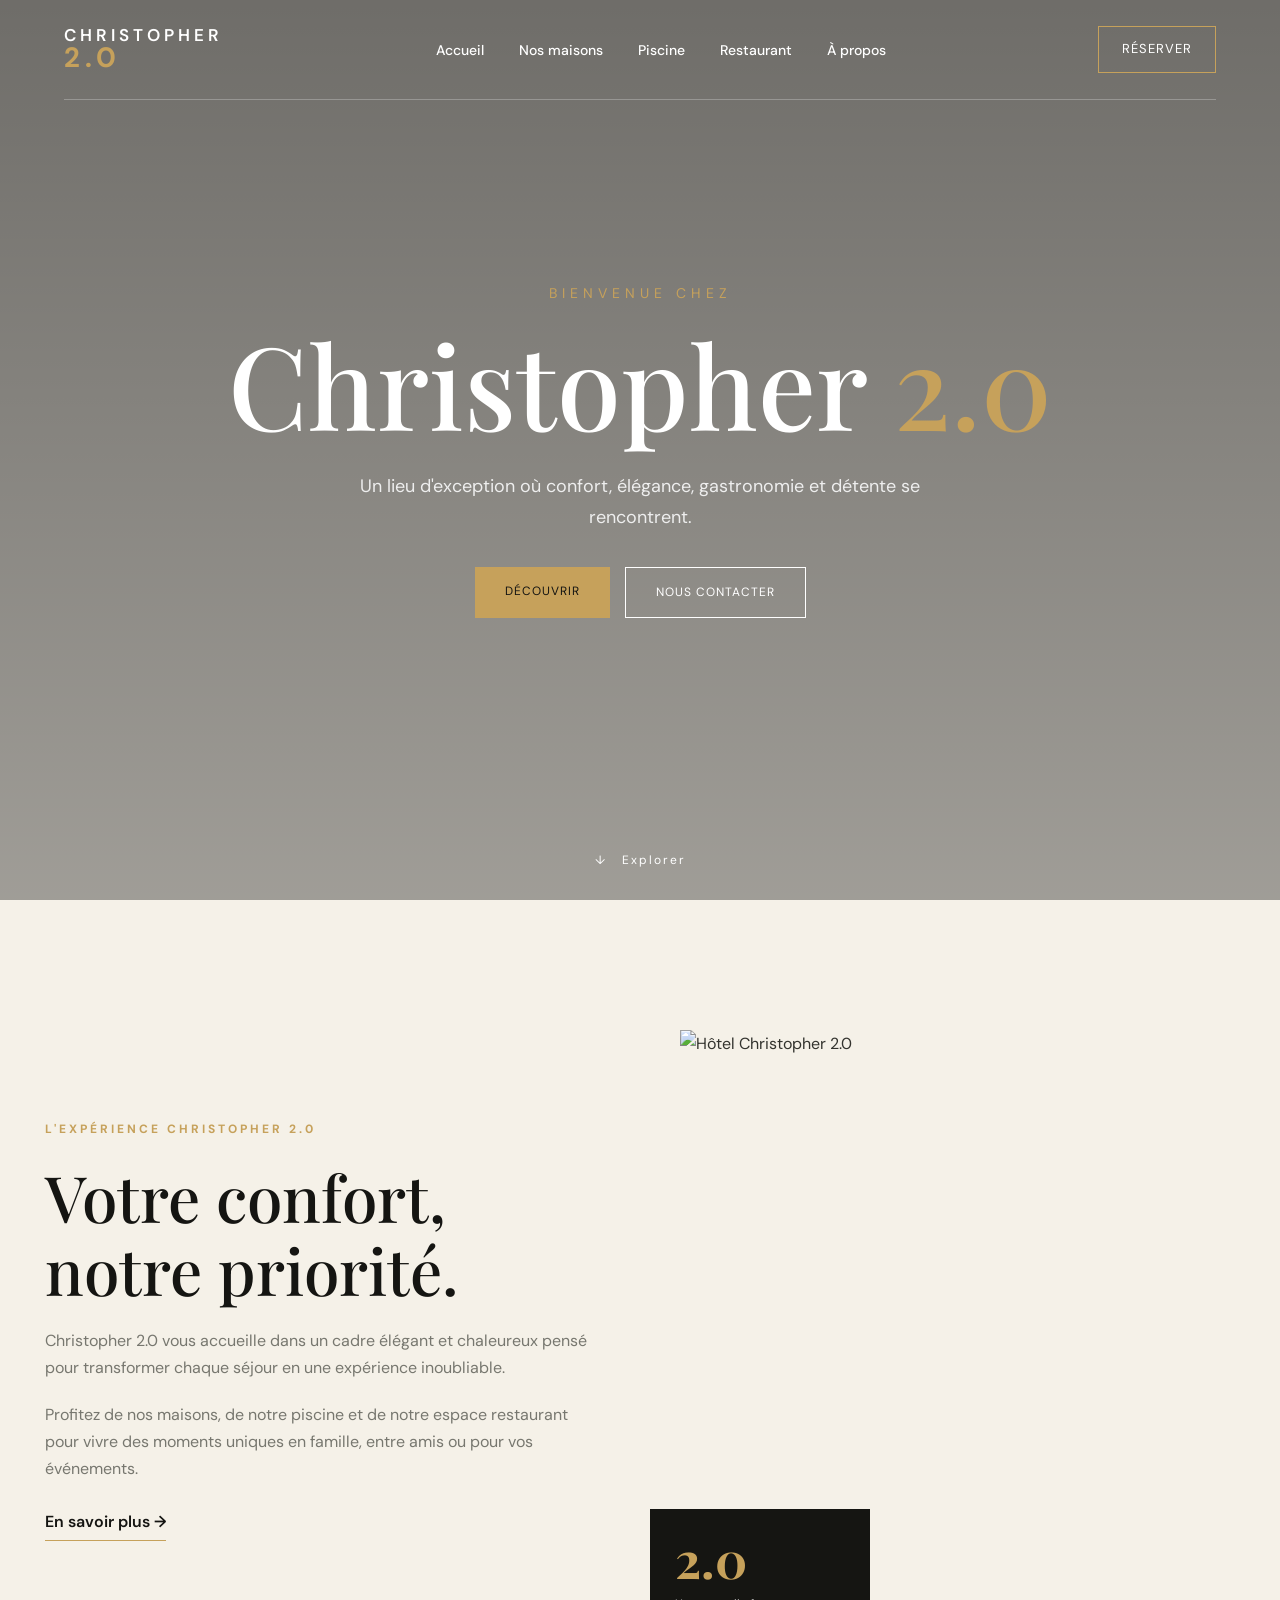
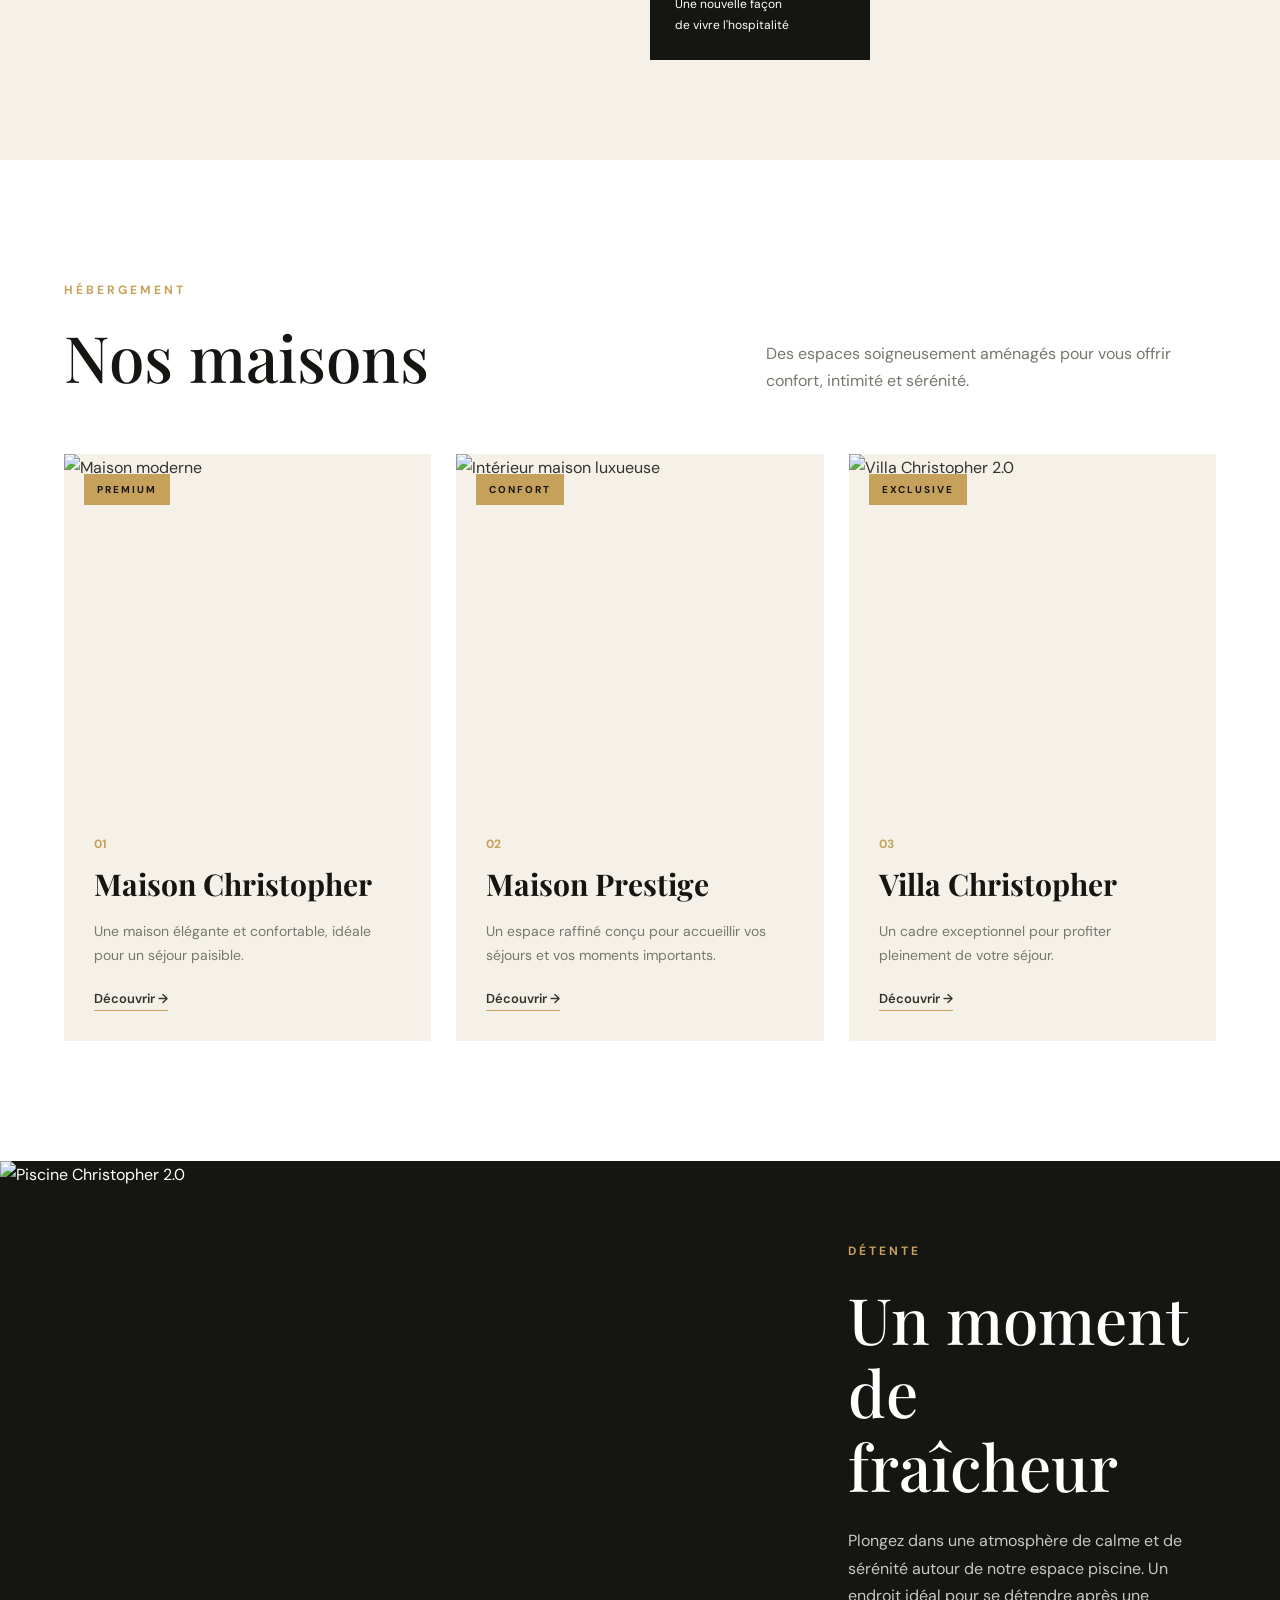
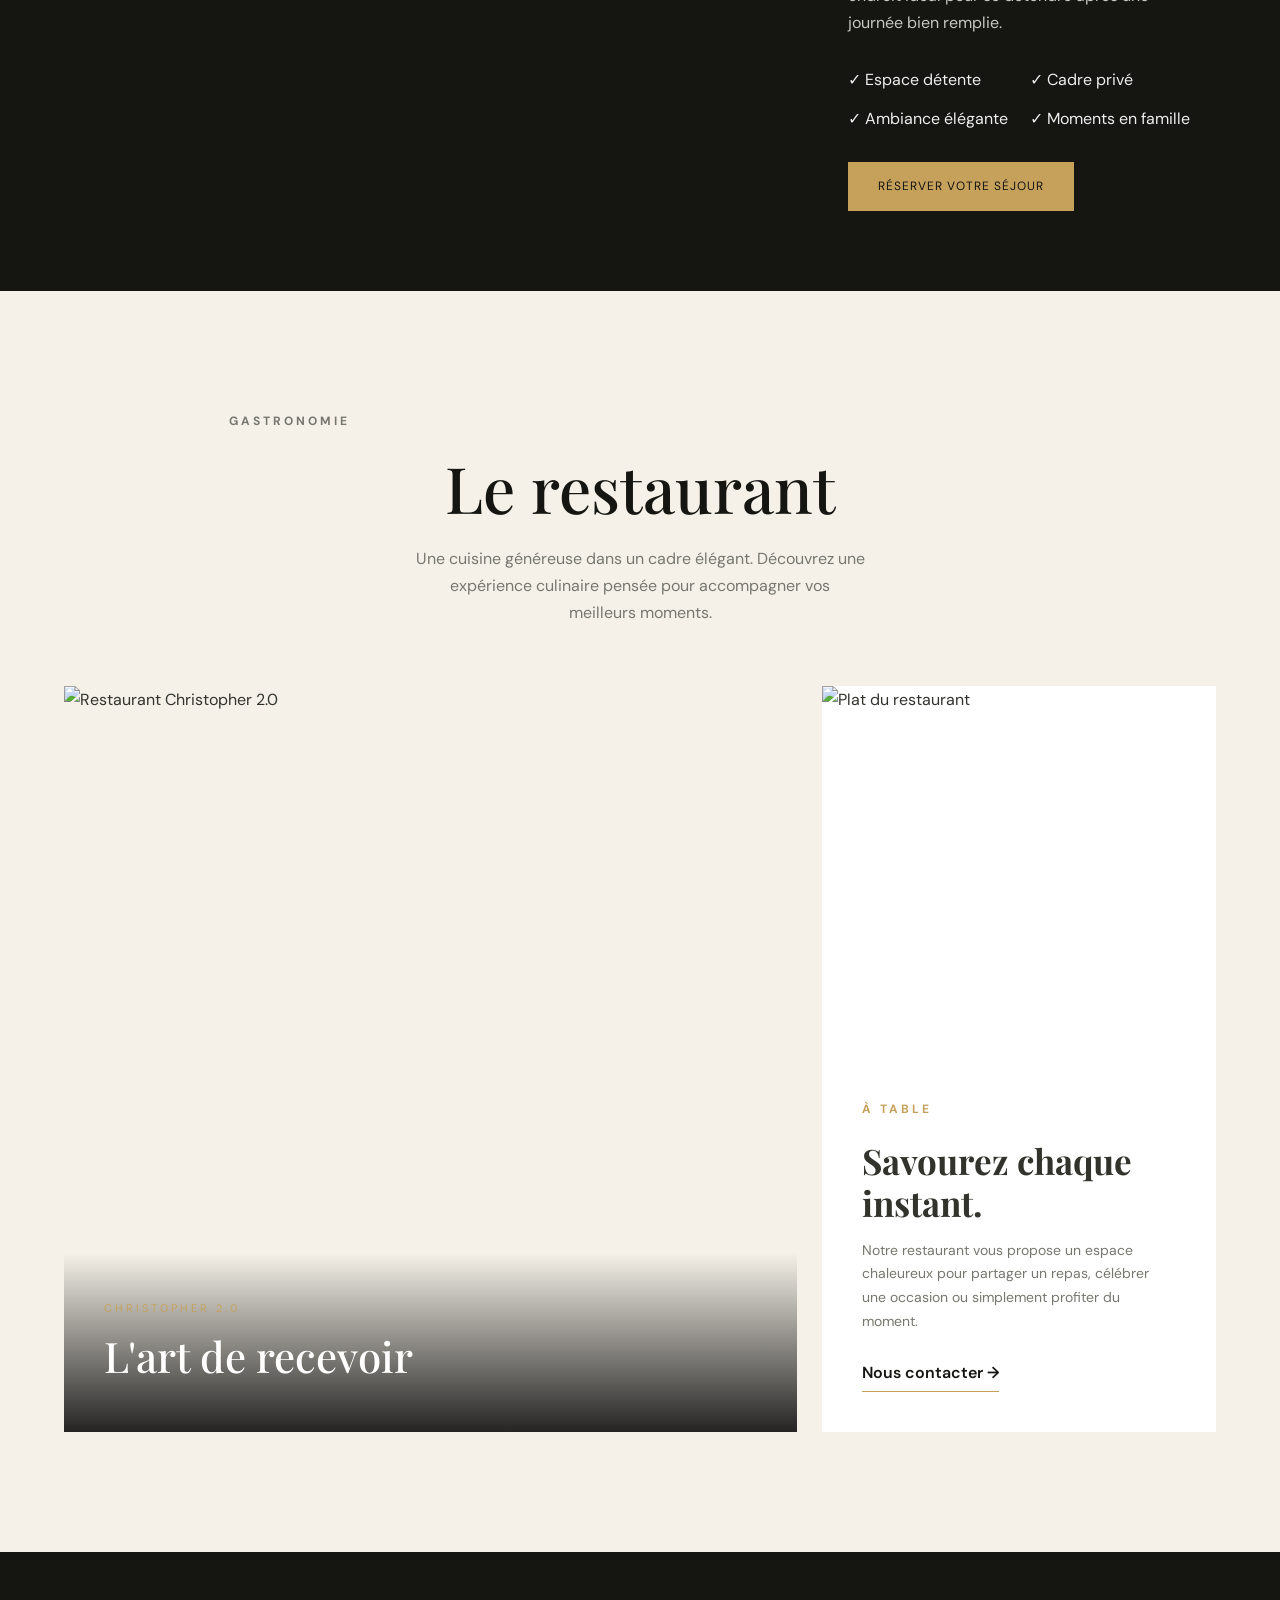
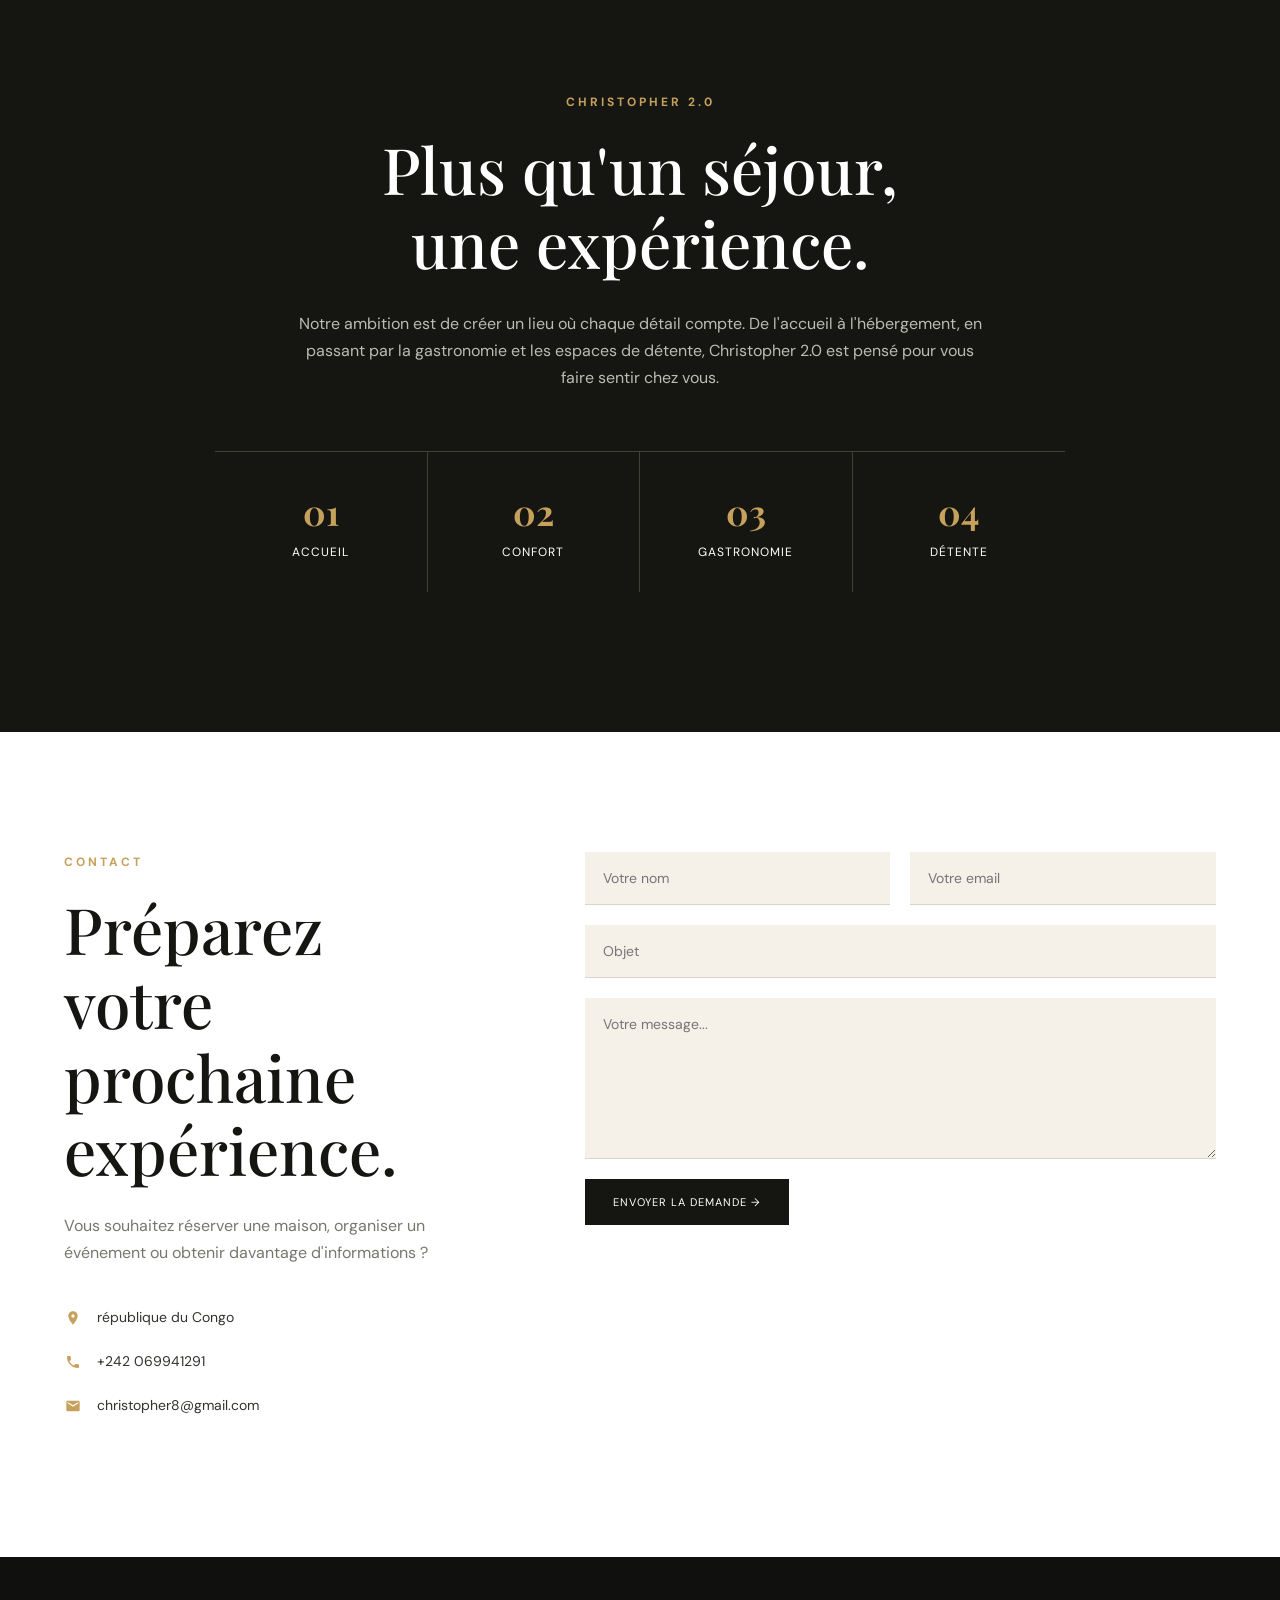
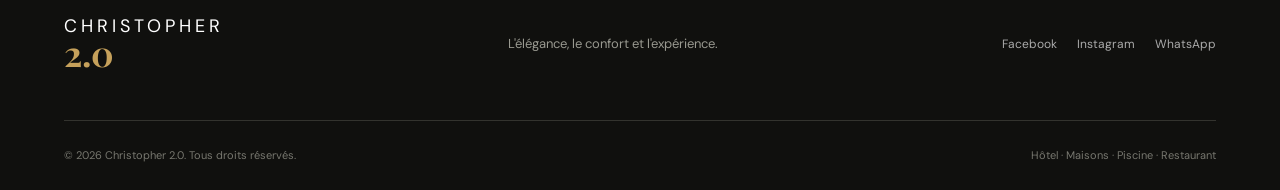
==== index.html @ ffd33fb1 "first commit" ====
<!doctype html>
<html lang="fr">
  <head>
    <meta charset="UTF-8" />
    <meta name="viewport" content="width=device-width, initial-scale=1.0" />
    <meta
      name="description"
      content="Christopher 2.0 - Hôtel, maisons, piscine et restaurant."
    />
    <title>Christopher 2.0 | Hôtel & Restaurant</title>
    <link rel="stylesheet" href="style.css" />
    <!-- Police Google -->
    <link rel="preconnect" href="https://fonts.googleapis.com" />
    <link rel="preconnect" href="https://fonts.gstatic.com" crossorigin />
    <link
      href="https://fonts.googleapis.com/css2?family=DM+Sans:wght@400;500;600;700&family=Playfair+Display:wght@500;600;700&display=swap"
      rel="stylesheet"
    />
  </head>
  <body>
    <!-- ========================= NAVIGATION ========================== -->
    <header class="header">
      <nav class="navbar">
        <a href="#accueil" class="logo">
          <span>CHRISTOPHER</span> <strong>2.0</strong>
        </a>
        <ul class="nav-links">
          <li><a href="#accueil">Accueil</a></li>
          <li><a href="#maisons">Nos maisons</a></li>
          <li><a href="#piscine">Piscine</a></li>
          <li><a href="#restaurant">Restaurant</a></li>
          <li><a href="#apropos">À propos</a></li>
        </ul>
        <a href="#contact" class="nav-button"> Réserver </a>
      </nav>
    </header>
    <!-- ========================= HERO ========================== -->
    <main>
      <section id="accueil" class="hero">
        <div class="hero-overlay"></div>
        <div class="hero-content">
          <p class="small-title">BIENVENUE CHEZ</p>
          <h1>Christopher <span>2.0</span></h1>
          <p class="hero-description">
            Un lieu d'exception où confort, élégance, gastronomie et détente se
            rencontrent.
          </p>
          <div class="hero-buttons">
            <a href="#maisons" class="primary-button"> Découvrir </a>
            <a href="#contact" class="secondary-button"> Nous contacter </a>
          </div>
        </div>
        <div class="scroll">↓ &nbsp; Explorer</div>
      </section>
      <!-- ========================= INTRODUCTION ========================== -->
      <section class="intro">
        <div class="intro-text">
          <p class="section-label">L'EXPÉRIENCE CHRISTOPHER 2.0</p>
          <h2>
            Votre confort,<br />
            notre priorité.
          </h2>
          <p>
            Christopher 2.0 vous accueille dans un cadre élégant et chaleureux
            pensé pour transformer chaque séjour en une expérience inoubliable.
          </p>
          <p>
            Profitez de nos maisons, de notre piscine et de notre espace
            restaurant pour vivre des moments uniques en famille, entre amis ou
            pour vos événements.
          </p>
          <a href="#apropos" class="text-link"> En savoir plus → </a>
        </div>
        <div class="intro-image">
          <img
            src="https://images.unsplash.com/photo-1566073771259-6a8506099945?auto=format&fit=crop&w=1000&q=85"
            alt="Hôtel Christopher 2.0"
          />
          <div class="experience-box">
            <strong>2.0</strong>
            <span>Une nouvelle façon<br />de vivre l'hospitalité</span>
          </div>
        </div>
      </section>
      <!-- ========================= MAISONS ========================== -->
      <section id="maisons" class="section houses">
        <div class="section-header">
          <div>
            <p class="section-label">HÉBERGEMENT</p>
            <h2>Nos maisons</h2>
          </div>
          <p>
            Des espaces soigneusement aménagés pour vous offrir confort,
            intimité et sérénité.
          </p>
        </div>
        <div class="cards">
          <article class="card">
            <div class="card-image">
              <img
                src="https://images.unsplash.com/photo-1600607687939-ce8a6c25118c?auto=format&fit=crop&w=1000&q=85"
                alt="Maison moderne"
              />
              <span class="card-tag"> PREMIUM </span>
            </div>
            <div class="card-content">
              <p class="card-number">01</p>
              <h3>Maison Christopher</h3>
              <p>
                Une maison élégante et confortable, idéale pour un séjour
                paisible.
              </p>
              <a href="#contact"> Découvrir → </a>
            </div>
          </article>
          <article class="card">
            <div class="card-image">
              <img
                src="https://images.unsplash.com/photo-1600566753190-17f0baa2a6c3?auto=format&fit=crop&w=1000&q=85"
                alt="Intérieur maison luxueuse"
              />
              <span class="card-tag"> CONFORT </span>
            </div>
            <div class="card-content">
              <p class="card-number">02</p>
              <h3>Maison Prestige</h3>
              <p>
                Un espace raffiné conçu pour accueillir vos séjours et vos
                moments importants.
              </p>
              <a href="#contact"> Découvrir → </a>
            </div>
          </article>
          <article class="card">
            <div class="card-image">
              <img
                src="https://images.unsplash.com/photo-1600607687920-4e2a09cf159d?auto=format&fit=crop&w=1000&q=85"
                alt="Villa Christopher 2.0"
              />
              <span class="card-tag"> EXCLUSIVE </span>
            </div>
            <div class="card-content">
              <p class="card-number">03</p>
              <h3>Villa Christopher</h3>
              <p>
                Un cadre exceptionnel pour profiter pleinement de votre séjour.
              </p>
              <a href="#contact"> Découvrir → </a>
            </div>
          </article>
        </div>
      </section>
      <!-- ========================= PISCINE ========================== -->
      <section id="piscine" class="feature">
        <div class="feature-image">
          <img
            src="https://images.unsplash.com/photo-1540541338287-41700207dee6?auto=format&fit=crop&w=1400&q=85"
            alt="Piscine Christopher 2.0"
          />
        </div>
        <div class="feature-content">
          <p class="section-label">DÉTENTE</p>
          <h2>Un moment de fraîcheur</h2>
          <p>
            Plongez dans une atmosphère de calme et de sérénité autour de notre
            espace piscine. Un endroit idéal pour se détendre après une journée
            bien remplie.
          </p>
          <ul class="features-list">
            <li>✓ Espace détente</li>
            <li>✓ Cadre privé</li>
            <li>✓ Ambiance élégante</li>
            <li>✓ Moments en famille</li>
          </ul>
          <a href="#contact" class="primary-button"> Réserver votre séjour </a>
        </div>
      </section>
      <!-- ========================= RESTAURANT ========================== -->
      <section id="restaurant" class="restaurant section">
        <div class="section-header centered">
          <p class="section-label">GASTRONOMIE</p>
          <h2>Le restaurant</h2>
          <p>
            Une cuisine généreuse dans un cadre élégant. Découvrez une
            expérience culinaire pensée pour accompagner vos meilleurs moments.
          </p>
        </div>
        <div class="restaurant-grid">
          <div class="restaurant-main">
            <img
              src="https://images.unsplash.com/photo-1517248135467-4c7edcad34c4?auto=format&fit=crop&w=1400&q=85"
              alt="Restaurant Christopher 2.0"
            />
            <div class="restaurant-overlay">
              <span> CHRISTOPHER 2.0 </span>
              <h3>L'art de recevoir</h3>
            </div>
          </div>
          <div class="restaurant-side">
            <div>
              <img
                src="https://images.unsplash.com/photo-1541544741938-0af808871cc0?auto=format&fit=crop&w=900&q=85"
                alt="Plat du restaurant"
              />
            </div>
            <div class="restaurant-text">
              <p class="section-label">À TABLE</p>
              <h3>Savourez chaque instant.</h3>
              <p>
                Notre restaurant vous propose un espace chaleureux pour partager
                un repas, célébrer une occasion ou simplement profiter du
                moment.
              </p>
              <a href="#contact" class="text-link"> Nous contacter → </a>
            </div>
          </div>
        </div>
      </section>
      <!-- ========================= À PROPOS ========================== -->
      <section id="apropos" class="about">
        <div class="about-inner">
          <p class="section-label">CHRISTOPHER 2.0</p>
          <h2>
            Plus qu'un séjour,<br />
            une expérience.
          </h2>
          <p>
            Notre ambition est de créer un lieu où chaque détail compte. De
            l'accueil à l'hébergement, en passant par la gastronomie et les
            espaces de détente, Christopher 2.0 est pensé pour vous faire sentir
            chez vous.
          </p>
          <div class="stats">
            <div><strong>01</strong> <span>Accueil</span></div>
            <div><strong>02</strong> <span>Confort</span></div>
            <div><strong>03</strong> <span>Gastronomie</span></div>
            <div><strong>04</strong> <span>Détente</span></div>
          </div>
        </div>
      </section>
      <!-- ========================= CONTACT ========================== -->
      <section id="contact" class="contact section">
        <div class="contact-container">
          <div class="contact-info">
            <p class="section-label">CONTACT</p>
            <h2>
              Préparez votre<br />
              prochaine expérience.
            </h2>
            <p>
              Vous souhaitez réserver une maison, organiser un événement ou
              obtenir davantage d'informations ?
            </p>
            <div class="contact-details">
              <div>
                <span>
                  <svg
                    viewBox="0 0 24 24"
                    width="16"
                    height="16"
                    fill="currentColor"
                    aria-hidden="true"
                  >
                    <path
                      d="M12 2C8.13 2 5 5.13 5 9c0 5.25 7 13 7 13s7-7.75 7-13c0-3.87-3.13-7-7-7zm0 9.5A2.5 2.5 0 1 1 12 6.5a2.5 2.5 0 0 1 0 5z"
                    />
                  </svg>
                </span>
                <p>république du Congo</p>
              </div>
              <div>
                <span>
                  <svg
                    viewBox="0 0 24 24"
                    width="16"
                    height="16"
                    fill="currentColor"
                    aria-hidden="true"
                  >
                    <path
                      d="M6.62 10.79a15.05 15.05 0 0 0 6.59 6.59l2.2-2.2a1 1 0 0 1 1.02-.24c1.12.37 2.33.57 3.57.57a1 1 0 0 1 1 1V20a1 1 0 0 1-1 1C10.61 21 3 13.39 3 4a1 1 0 0 1 1-1h3.5a1 1 0 0 1 1 1c0 1.25.2 2.45.57 3.57a1 1 0 0 1-.25 1.02l-2.2 2.2z"
                    />
                  </svg>
                </span>
                <p>+242 069941291</p>
              </div>
              <div>
                <span>
                  <svg
                    viewBox="0 0 24 24"
                    width="16"
                    height="16"
                    fill="currentColor"
                    aria-hidden="true"
                  >
                    <path
                      d="M20 4H4a2 2 0 0 0-2 2v12a2 2 0 0 0 2 2h16a2 2 0 0 0 2-2V6a2 2 0 0 0-2-2zm0 4-8 5-8-5V6l8 5 8-5v2z"
                    />
                  </svg>
                </span>
                <p>christopher8@gmail.com</p>
              </div>
            </div>
          </div>
          <form class="contact-form">
            <div class="form-row">
              <input type="text" placeholder="Votre nom" required />
              <input type="email" placeholder="Votre email" required />
            </div>
            <input type="text" placeholder="Objet" />
            <textarea
              rows="7"
              placeholder="Votre message..."
              required
            ></textarea>
            <button type="submit">Envoyer la demande →</button>
          </form>
        </div>
      </section>
    </main>
    <!-- ========================= FOOTER ========================== -->
    <footer class="footer">
      <div class="footer-top">
        <div class="footer-logo">
          <span>CHRISTOPHER</span> <strong>2.0</strong>
        </div>
        <p>L'élégance, le confort et l'expérience.</p>
        <div class="socials">
          <a href="#">Facebook</a> <a href="#">Instagram</a>
          <a href="#">WhatsApp</a>
        </div>
      </div>
      <div class="footer-bottom">
        <p>© 2026 Christopher 2.0. Tous droits réservés.</p>
        <p>Hôtel · Maisons · Piscine · Restaurant</p>
      </div>
    </footer>
  </body>
</html>
---- style.css ----
/* ================================================== CHRISTOPHER 2.0 STYLE CSS ================================================== */ /* ========================= VARIABLES ========================= */
:root {
  --dark: #151512;
  --dark-light: #25251f;
  --gold: #c6a15b;
  --cream: #f5f1e8;
  --white: #ffffff;
  --text: #33332e;
  --gray: #77776f;
  --title-font: "Playfair Display", serif;
  --body-font: "DM Sans", sans-serif;
} /* ========================= RESET ========================= */
* {
  margin: 0;
  padding: 0;
  box-sizing: border-box;
}
html {
  scroll-behavior: smooth;
}
body {
  font-family: var(--body-font);
  color: var(--text);
  background: var(--cream);
  line-height: 1.7;
}
img {
  width: 100%;
  display: block;
}
a {
  text-decoration: none;
  color: inherit;
}
button,
input,
textarea {
  font-family: inherit;
} /* ========================= HEADER ========================= */
.header {
  position: absolute;
  width: 100%;
  top: 0;
  left: 0;
  z-index: 100;
}
.navbar {
  width: 90%;
  max-width: 1400px;
  margin: auto;
  min-height: 100px;
  display: flex;
  align-items: center;
  justify-content: space-between;
  border-bottom: 1px solid rgba(255, 255, 255, 0.25);
} /* LOGO */
.logo {
  color: white;
  display: flex;
  flex-direction: column;
  line-height: 1;
}
.logo span {
  font-size: 17px;
  letter-spacing: 4px;
  font-weight: 600;
}
.logo strong {
  color: var(--gold);
  font-size: 28px;
  letter-spacing: 5px;
} /* MENU */
.nav-links {
  display: flex;
  list-style: none;
  gap: 35px;
}
.nav-links a {
  color: white;
  font-size: 14px;
  font-weight: 500;
  transition: 0.3s;
}
.nav-links a:hover {
  color: var(--gold);
} /* BOUTON NAV */
.nav-button {
  border: 1px solid var(--gold);
  color: white;
  padding: 11px 23px;
  font-size: 13px;
  text-transform: uppercase;
  letter-spacing: 1px;
  transition: 0.3s;
}
.nav-button:hover {
  background: var(--gold);
  color: var(--dark);
} /* ========================= HERO ========================= */
.hero {
  min-height: 100vh;
  position: relative;
  background-image: url("https://images.unsplash.com/photo-1566073771259-6a8506099945?auto=format&fit=crop&w=2000&q=90");
  background-size: cover;
  background-position: center;
  display: flex;
  align-items: center;
  justify-content: center;
  text-align: center;
  color: white;
}
.hero-overlay {
  position: absolute;
  inset: 0;
  background: linear-gradient(rgba(0, 0, 0, 0.55), rgba(0, 0, 0, 0.35));
}
.hero-content {
  position: relative;
  z-index: 2;
  max-width: 900px;
  padding: 30px;
}
.small-title {
  color: var(--gold);
  font-size: 14px;
  letter-spacing: 5px;
  margin-bottom: 20px;
}
.hero h1 {
  font-family: var(--title-font);
  font-size: clamp(60px, 9vw, 120px);
  font-weight: 500;
  line-height: 1;
}
.hero h1 span {
  color: var(--gold);
}
.hero-description {
  max-width: 650px;
  margin: 30px auto;
  font-size: 18px;
  color: #eeeeee;
}
.hero-buttons {
  display: flex;
  justify-content: center;
  gap: 15px;
  margin-top: 35px;
} /* BOUTONS */
.primary-button,
.secondary-button {
  display: inline-block;
  padding: 14px 30px;
  text-transform: uppercase;
  letter-spacing: 1px;
  font-size: 12px;
  transition: 0.3s;
}
.primary-button {
  background: var(--gold);
  color: var(--dark);
}
.primary-button:hover {
  background: white;
  transform: translateY(-3px);
}
.secondary-button {
  border: 1px solid white;
  color: white;
}
.secondary-button:hover {
  background: white;
  color: var(--dark);
}
.scroll {
  position: absolute;
  bottom: 30px;
  left: 50%;
  transform: translateX(-50%);
  color: white;
  font-size: 12px;
  letter-spacing: 2px;
} /* ========================= INTRO ========================= */
.intro {
  max-width: 1250px;
  margin: auto;
  padding: 130px 30px;
  display: grid;
  grid-template-columns: 1fr 1fr;
  gap: 80px;
  align-items: center;
}
.section-label {
  color: var(--gold);
  font-size: 12px;
  font-weight: 700;
  letter-spacing: 3px;
  margin-bottom: 20px;
}
.intro h2,
.section h2,
.about h2,
.contact h2 {
  font-family: var(--title-font);
  font-size: clamp(40px, 5vw, 65px);
  line-height: 1.15;
  color: var(--dark);
  font-weight: 500;
}
.intro-text > p:not(.section-label) {
  color: var(--gray);
  margin-top: 20px;
}
.text-link {
  display: inline-block;
  margin-top: 25px;
  color: var(--dark);
  font-weight: 600;
  border-bottom: 1px solid var(--gold);
  padding-bottom: 5px;
}
.intro-image {
  position: relative;
}
.intro-image img {
  height: 600px;
  object-fit: cover;
}
.experience-box {
  position: absolute;
  bottom: -30px;
  left: -30px;
  width: 220px;
  background: var(--dark);
  color: white;
  padding: 25px;
  display: flex;
  flex-direction: column;
}
.experience-box strong {
  color: var(--gold);
  font-family: var(--title-font);
  font-size: 50px;
  line-height: 1;
}
.experience-box span {
  margin-top: 10px;
  font-size: 12px;
} /* ========================= SECTIONS ========================= */
.section {
  padding: 120px 5%;
}
.houses {
  background: white;
}
.section-header {
  max-width: 1200px;
  margin: auto auto 60px;
  display: flex;
  justify-content: space-between;
  align-items: end;
  gap: 50px;
}
.section-header > p {
  max-width: 450px;
  color: var(--gray);
} /* ========================= CARDS ========================= */
.cards {
  max-width: 1250px;
  margin: auto;
  display: grid;
  grid-template-columns: repeat(3, 1fr);
  gap: 25px;
}
.card {
  background: var(--cream);
  overflow: hidden;
  transition: 0.4s;
}
.card:hover {
  transform: translateY(-10px);
}
.card-image {
  height: 350px;
  position: relative;
  overflow: hidden;
}
.card-image img {
  height: 100%;
  object-fit: cover;
  transition: 0.5s;
}
.card:hover .card-image img {
  transform: scale(1.05);
}
.card-tag {
  position: absolute;
  top: 20px;
  left: 20px;
  background: var(--gold);
  color: var(--dark);
  padding: 7px 13px;
  font-size: 10px;
  letter-spacing: 2px;
  font-weight: bold;
}
.card-content {
  padding: 30px;
}
.card-number {
  color: var(--gold);
  font-size: 12px;
  font-weight: bold;
}
.card h3 {
  font-family: var(--title-font);
  font-size: 30px;
  color: var(--dark);
  margin: 5px 0 10px;
}
.card-content p:not(.card-number) {
  color: var(--gray);
  font-size: 14px;
}
.card-content a {
  display: inline-block;
  margin-top: 20px;
  font-weight: 600;
  font-size: 13px;
  border-bottom: 1px solid var(--gold);
} /* ========================= PISCINE ========================= */
.feature {
  display: grid;
  grid-template-columns: 1.2fr 0.8fr;
  background: var(--dark);
  color: white;
}
.feature-image {
  min-height: 650px;
}
.feature-image img {
  height: 100%;
  object-fit: cover;
}
.feature-content {
  padding: 80px;
  display: flex;
  flex-direction: column;
  justify-content: center;
}
.feature-content h2 {
  font-family: var(--title-font);
  font-size: clamp(40px, 5vw, 65px);
  line-height: 1.15;
  font-weight: 500;
  margin-bottom: 25px;
}
.feature-content > p:not(.section-label) {
  color: #c8c8c1;
}
.features-list {
  list-style: none;
  margin: 30px 0;
  display: grid;
  grid-template-columns: 1fr 1fr;
  gap: 12px;
  color: #eeeeee;
}
.feature .primary-button {
  width: fit-content;
} /* ========================= RESTAURANT ========================= */
.restaurant {
  background: var(--cream);
}
.centered {
  display: block;
  text-align: center;
}
.centered > p:last-child {
  margin: 20px auto 0;
}
.restaurant-grid {
  max-width: 1250px;
  margin: 60px auto 0;
  display: grid;
  grid-template-columns: 1.3fr 0.7fr;
  gap: 25px;
}
.restaurant-main {
  position: relative;
  min-height: 650px;
  overflow: hidden;
}
.restaurant-main img {
  height: 100%;
  object-fit: cover;
}
.restaurant-overlay {
  position: absolute;
  left: 0;
  bottom: 0;
  width: 100%;
  padding: 40px;
  color: white;
  background: linear-gradient(transparent, rgba(0, 0, 0, 0.85));
}
.restaurant-overlay span {
  color: var(--gold);
  font-size: 11px;
  letter-spacing: 3px;
}
.restaurant-overlay h3 {
  font-family: var(--title-font);
  font-size: 42px;
  font-weight: 500;
}
.restaurant-side {
  display: grid;
  grid-template-rows: 1fr 1fr;
  background: white;
}
.restaurant-side img {
  height: 100%;
  object-fit: cover;
}
.restaurant-text {
  padding: 40px;
}
.restaurant-text h3 {
  font-family: var(--title-font);
  font-size: 35px;
  line-height: 1.2;
  margin-bottom: 15px;
}
.restaurant-text p:not(.section-label) {
  color: var(--gray);
  font-size: 14px;
} /* ========================= ABOUT ========================= */
.about {
  background: var(--dark);
  padding: 140px 30px;
  color: white;
  text-align: center;
}
.about-inner {
  max-width: 850px;
  margin: auto;
}
.about h2 {
  color: white;
}
.about-inner > p:not(.section-label) {
  color: #bcbcb5;
  margin: 30px auto;
  max-width: 700px;
}
.stats {
  display: grid;
  grid-template-columns: repeat(4, 1fr);
  border-top: 1px solid #414139;
  margin-top: 60px;
}
.stats div {
  padding: 30px 15px;
  border-right: 1px solid #414139;
  display: flex;
  flex-direction: column;
}
.stats div:last-child {
  border-right: none;
}
.stats strong {
  color: var(--gold);
  font-family: var(--title-font);
  font-size: 35px;
}
.stats span {
  font-size: 12px;
  text-transform: uppercase;
  letter-spacing: 1px;
} /* ========================= CONTACT ========================= */
.contact {
  background: white;
}
.contact-container {
  max-width: 1200px;
  margin: auto;
  display: grid;
  grid-template-columns: 0.8fr 1.2fr;
  gap: 100px;
}
.contact-info > p:not(.section-label) {
  color: var(--gray);
  margin: 25px 0;
  max-width: 450px;
}
.contact-details {
  margin-top: 40px;
}
.contact-details div {
  display: flex;
  align-items: center;
  gap: 15px;
  margin-bottom: 20px;
}
.contact-details span {
  color: var(--gold);
  flex-shrink: 0;
  width: 18px;
  display: flex;
  justify-content: center;
}
.contact-details p {
  font-size: 14px;
} /* FORMULAIRE */
.contact-form {
  display: flex;
  flex-direction: column;
  gap: 20px;
}
.form-row {
  display: grid;
  grid-template-columns: 1fr 1fr;
  gap: 20px;
}
.contact-form input,
.contact-form textarea {
  width: 100%;
  padding: 17px 18px;
  border: none;
  border-bottom: 1px solid #d8d5cc;
  background: var(--cream);
  outline: none;
  font-size: 14px;
  resize: vertical;
}
.contact-form input:focus,
.contact-form textarea:focus {
  border-bottom-color: var(--gold);
}
.contact-form button {
  align-self: flex-start;
  padding: 16px 28px;
  background: var(--dark);
  color: white;
  border: none;
  cursor: pointer;
  text-transform: uppercase;
  letter-spacing: 1px;
  font-size: 11px;
  transition: 0.3s;
}
.contact-form button:hover {
  background: var(--gold);
  color: var(--dark);
} /* ========================= FOOTER ========================= */
.footer {
  background: #10100e;
  color: white;
  padding: 60px 5% 25px;
}
.footer-top {
  max-width: 1300px;
  margin: auto;
  display: flex;
  justify-content: space-between;
  align-items: center;
  gap: 30px;
  padding-bottom: 50px;
  border-bottom: 1px solid #33332e;
}
.footer-logo {
  display: flex;
  flex-direction: column;
  line-height: 1;
}
.footer-logo span {
  font-size: 18px;
  letter-spacing: 4px;
}
.footer-logo strong {
  color: var(--gold);
  font-family: var(--title-font);
  font-size: 35px;
}
.footer-top > p {
  color: #999990;
  font-size: 13px;
}
.socials {
  display: flex;
  gap: 20px;
}
.socials a {
  color: #aaa;
  font-size: 12px;
  transition: 0.3s;
}
.socials a:hover {
  color: var(--gold);
}
.footer-bottom {
  max-width: 1300px;
  margin: auto;
  padding-top: 25px;
  display: flex;
  justify-content: space-between;
  color: #77776f;
  font-size: 11px;
} /* ========================= RESPONSIVE TABLETTE ========================= */
@media (max-width: 950px) {
  .nav-links {
    gap: 15px;
  }
  .navbar {
    width: 94%;
  }
  .intro {
    grid-template-columns: 1fr;
    gap: 50px;
  }
  .cards {
    grid-template-columns: 1fr 1fr;
  }
  .feature {
    grid-template-columns: 1fr;
  }
  .feature-image {
    min-height: 500px;
  }
  .restaurant-grid {
    grid-template-columns: 1fr;
  }
  .contact-container {
    grid-template-columns: 1fr;
    gap: 50px;
  }
} /* ========================= RESPONSIVE MOBILE ========================= */
@media (max-width: 700px) {
  .navbar {
    min-height: 80px;
  }
  .nav-links {
    display: none;
  }
  .logo span {
    font-size: 14px;
  }
  .logo strong {
    font-size: 22px;
  }
  .nav-button {
    padding: 9px 15px;
  }
  .hero h1 {
    font-size: 58px;
  }
  .hero-description {
    font-size: 15px;
  }
  .hero-buttons {
    flex-direction: column;
  }
  .hero-buttons a {
    width: 100%;
  }
  .intro {
    padding: 90px 20px;
  }
  .intro-image img {
    height: 450px;
  }
  .experience-box {
    left: 10px;
    bottom: -25px;
  }
  .section {
    padding: 90px 20px;
  }
  .section-header {
    display: block;
  }
  .section-header > p {
    margin-top: 20px;
  }
  .cards {
    grid-template-columns: 1fr;
  }
  .card-image {
    height: 300px;
  }
  .feature-content {
    padding: 70px 25px;
  }
  .feature-image {
    min-height: 400px;
  }
  .features-list {
    grid-template-columns: 1fr;
  }
  .restaurant-main {
    min-height: 450px;
  }
  .restaurant-overlay h3 {
    font-size: 32px;
  }
  .restaurant-side {
    grid-template-rows: 300px auto;
  }
  .about {
    padding: 90px 20px;
  }
  .stats {
    grid-template-columns: 1fr 1fr;
  }
  .stats div:nth-child(2) {
    border-right: none;
  }
  .contact {
    padding: 90px 20px;
  }
  .form-row {
    grid-template-columns: 1fr;
  }
  .footer-top {
    flex-direction: column;
    align-items: flex-start;
  }
  .footer-bottom {
    flex-direction: column;
    gap: 10px;
  }
}
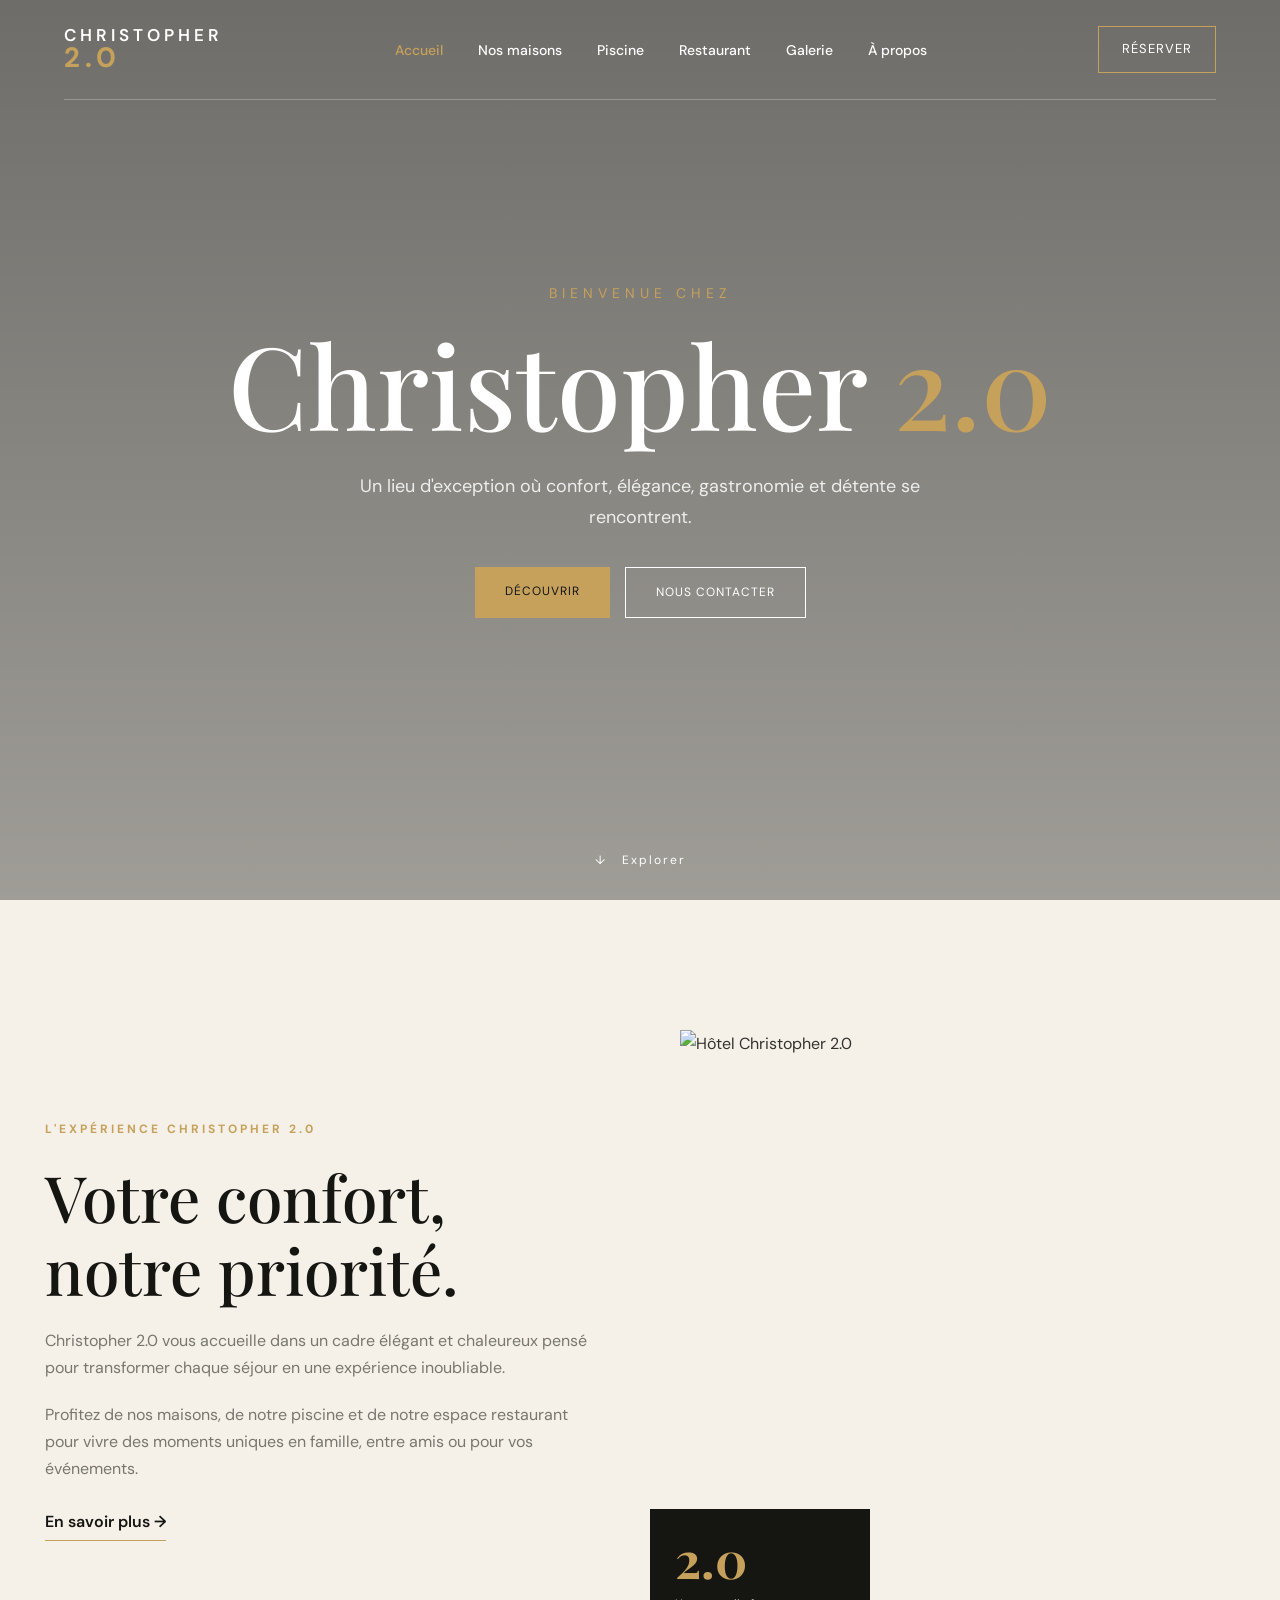
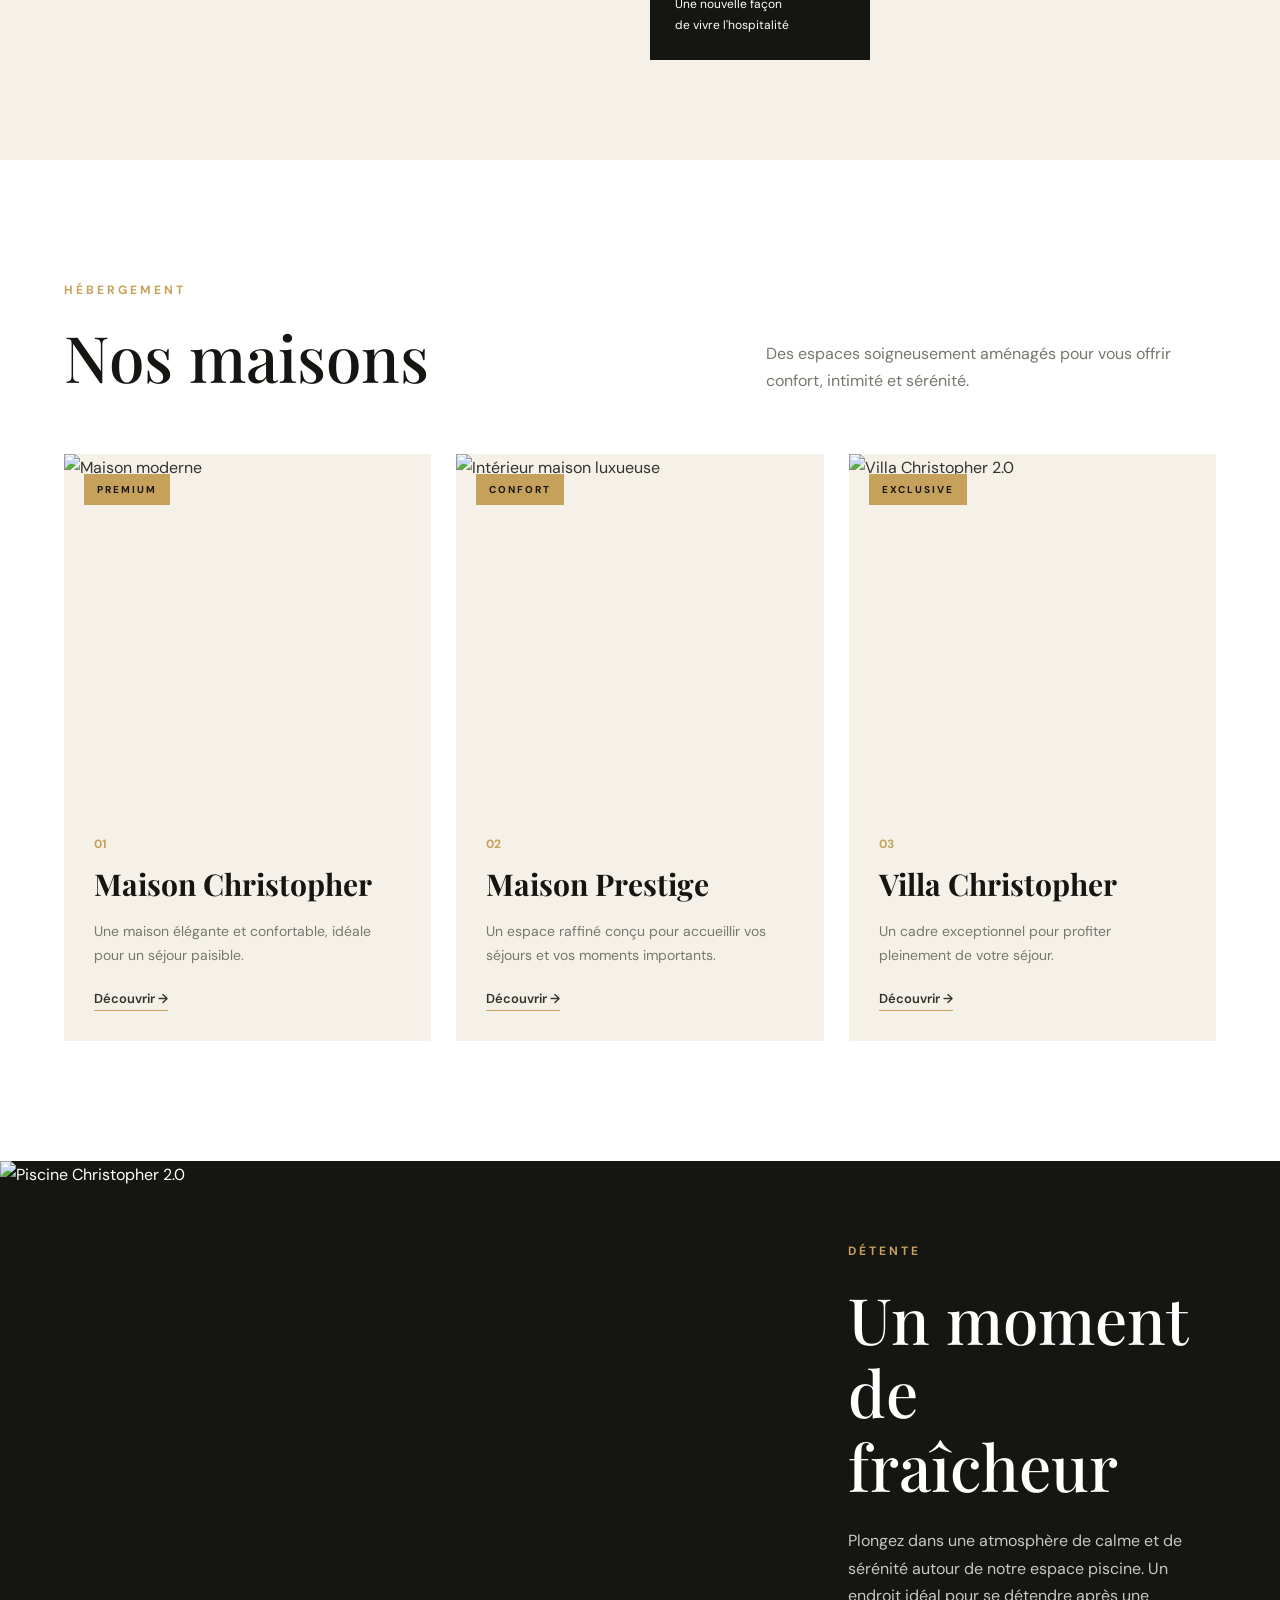
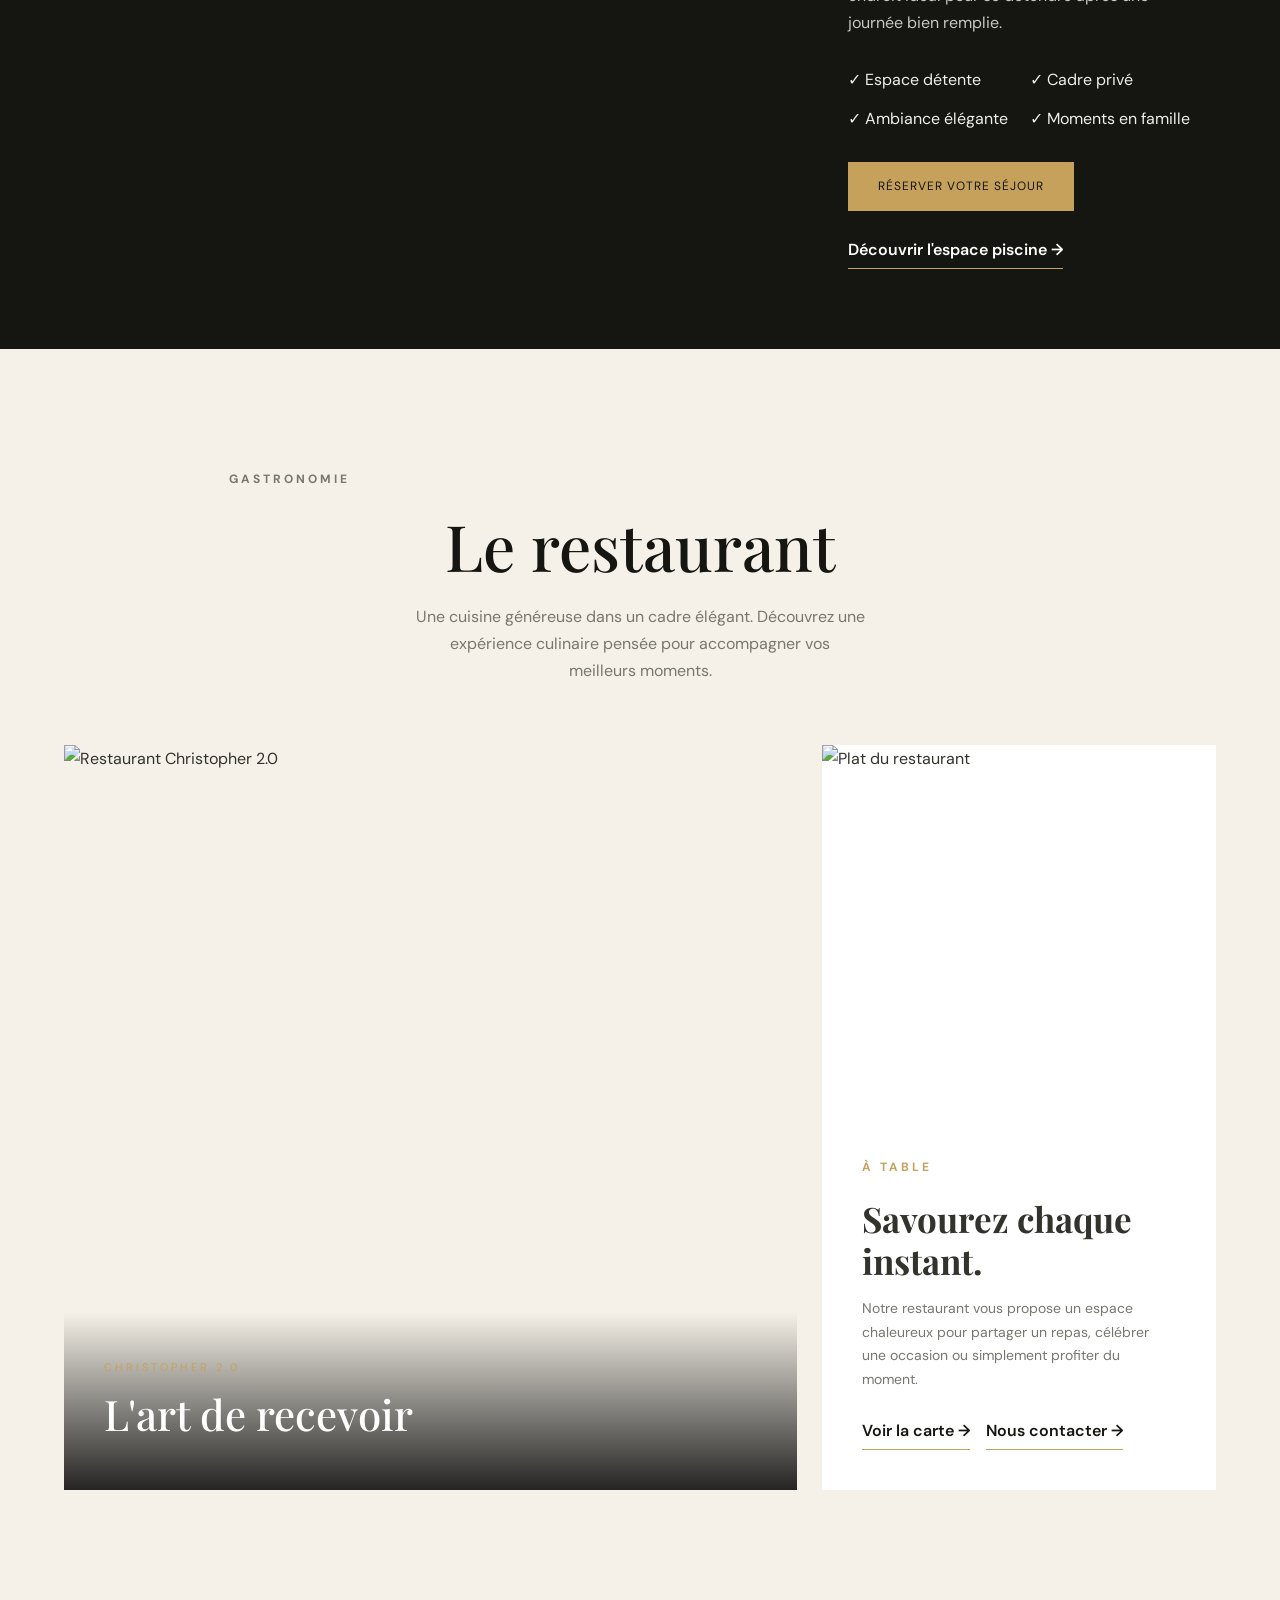
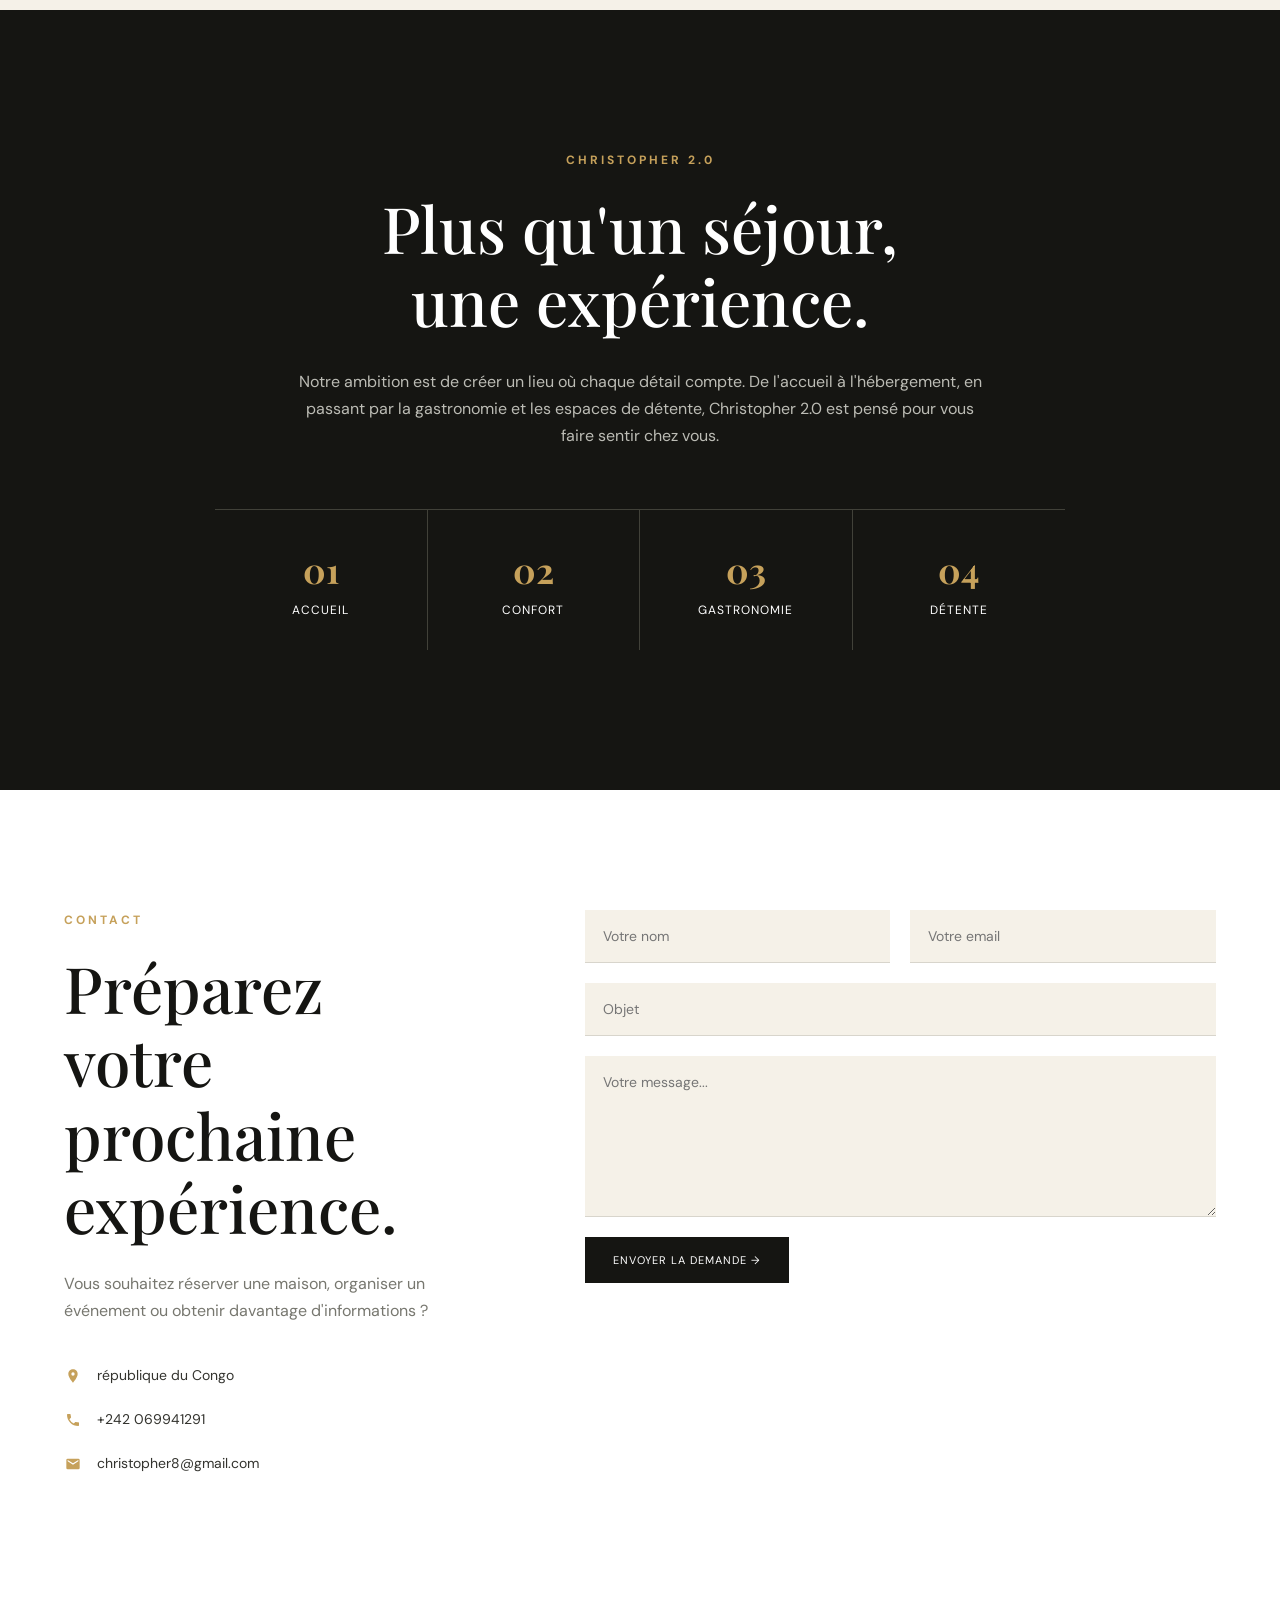
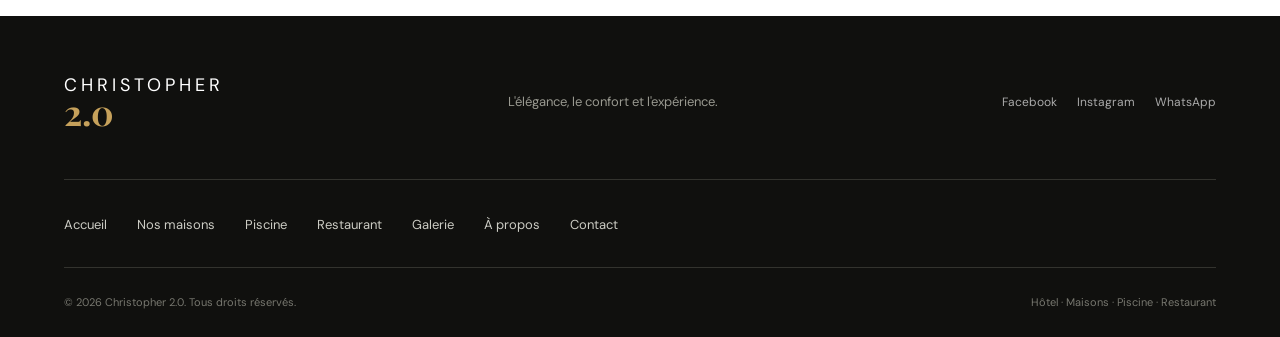
==== commit 57c99690: "Add new pages for gallery, houses, pool, and restaurant; implement mobile menu and gallery filter fu" ====
--- a/index.html
+++ b/index.html
@@ -25,13 +25,19 @@
           <span>CHRISTOPHER</span> <strong>2.0</strong>
         </a>
         <ul class="nav-links">
-          <li><a href="#accueil">Accueil</a></li>
-          <li><a href="#maisons">Nos maisons</a></li>
-          <li><a href="#piscine">Piscine</a></li>
-          <li><a href="#restaurant">Restaurant</a></li>
-          <li><a href="#apropos">À propos</a></li>
+          <li><a href="index.html" class="active" aria-current="page">Accueil</a></li>
+          <li><a href="maisons.html">Nos maisons</a></li>
+          <li><a href="piscine.html">Piscine</a></li>
+          <li><a href="restaurant.html">Restaurant</a></li>
+          <li><a href="galerie.html">Galerie</a></li>
+          <li><a href="a-propos.html">À propos</a></li>
         </ul>
-        <a href="#contact" class="nav-button"> Réserver </a>
+        <div class="nav-actions">
+          <a href="contact.html" class="nav-button"> Réserver </a>
+          <button class="menu-toggle" aria-label="Ouvrir le menu" aria-expanded="false">
+            <span></span><span></span>
+          </button>
+        </div>
       </nav>
     </header>
     <!-- ========================= HERO ========================== -->
@@ -69,7 +75,7 @@
             restaurant pour vivre des moments uniques en famille, entre amis ou
             pour vos événements.
           </p>
-          <a href="#apropos" class="text-link"> En savoir plus → </a>
+          <a href="a-propos.html" class="text-link"> En savoir plus → </a>
         </div>
         <div class="intro-image">
           <img
@@ -110,7 +116,7 @@
                 Une maison élégante et confortable, idéale pour un séjour
                 paisible.
               </p>
-              <a href="#contact"> Découvrir → </a>
+              <a href="maisons.html#maison-christopher"> Découvrir → </a>
             </div>
           </article>
           <article class="card">
@@ -128,7 +134,7 @@
                 Un espace raffiné conçu pour accueillir vos séjours et vos
                 moments importants.
               </p>
-              <a href="#contact"> Découvrir → </a>
+              <a href="maisons.html#maison-prestige"> Découvrir → </a>
             </div>
           </article>
           <article class="card">
@@ -145,7 +151,7 @@
               <p>
                 Un cadre exceptionnel pour profiter pleinement de votre séjour.
               </p>
-              <a href="#contact"> Découvrir → </a>
+              <a href="maisons.html#villa-christopher"> Découvrir → </a>
             </div>
           </article>
         </div>
@@ -173,6 +179,7 @@
             <li>✓ Moments en famille</li>
           </ul>
           <a href="#contact" class="primary-button"> Réserver votre séjour </a>
+          <a href="piscine.html" class="text-link" style="color: white; width: fit-content"> Découvrir l'espace piscine → </a>
         </div>
       </section>
       <!-- ========================= RESTAURANT ========================== -->
@@ -211,6 +218,8 @@
                 un repas, célébrer une occasion ou simplement profiter du
                 moment.
               </p>
+              <a href="restaurant.html#carte" class="text-link"> Voir la carte → </a>
+              &nbsp;&nbsp;
               <a href="#contact" class="text-link"> Nous contacter → </a>
             </div>
           </div>
@@ -330,10 +339,20 @@
           <a href="#">WhatsApp</a>
         </div>
       </div>
+      <ul class="footer-links">
+        <li><a href="index.html">Accueil</a></li>
+        <li><a href="maisons.html">Nos maisons</a></li>
+        <li><a href="piscine.html">Piscine</a></li>
+        <li><a href="restaurant.html">Restaurant</a></li>
+        <li><a href="galerie.html">Galerie</a></li>
+        <li><a href="a-propos.html">À propos</a></li>
+        <li><a href="contact.html">Contact</a></li>
+      </ul>
       <div class="footer-bottom">
         <p>© 2026 Christopher 2.0. Tous droits réservés.</p>
         <p>Hôtel · Maisons · Piscine · Restaurant</p>
       </div>
     </footer>
+    <script src="script.js"></script>
   </body>
 </html>
--- a/style.css
+++ b/style.css
@@ -731,3 +731,617 @@
     gap: 10px;
   }
 }
+
+/* ==================================================
+   PAGES INTÉRIEURES
+   ================================================== */
+
+/* ========================= NAVIGATION (ACTIF + MOBILE) ========================= */
+.nav-links a.active {
+  color: var(--gold);
+}
+.menu-toggle {
+  display: none;
+  background: none;
+  border: none;
+  cursor: pointer;
+  width: 40px;
+  height: 40px;
+  padding: 8px;
+  flex-direction: column;
+  justify-content: center;
+  gap: 6px;
+}
+.menu-toggle span {
+  display: block;
+  height: 1px;
+  width: 100%;
+  background: white;
+  transition: 0.3s;
+}
+.menu-toggle[aria-expanded="true"] span:first-child {
+  transform: translateY(3.5px) rotate(45deg);
+}
+.menu-toggle[aria-expanded="true"] span:last-child {
+  transform: translateY(-3.5px) rotate(-45deg);
+}
+.nav-actions {
+  display: flex;
+  align-items: center;
+  gap: 12px;
+}
+
+/* ========================= EN-TÊTE DE PAGE ========================= */
+.page-hero {
+  position: relative;
+  min-height: 65vh;
+  display: flex;
+  align-items: flex-end;
+  justify-content: center;
+  text-align: center;
+  color: white;
+  background-size: cover;
+  background-position: center;
+  padding: 160px 30px 90px;
+}
+.page-hero .hero-overlay {
+  background: linear-gradient(rgba(0, 0, 0, 0.6), rgba(0, 0, 0, 0.45));
+}
+.page-hero-content {
+  position: relative;
+  z-index: 2;
+  max-width: 800px;
+}
+.page-hero h1 {
+  font-family: var(--title-font);
+  font-size: clamp(46px, 7vw, 90px);
+  font-weight: 500;
+  line-height: 1.05;
+}
+.page-hero h1 span {
+  color: var(--gold);
+}
+.page-hero p:not(.small-title) {
+  margin-top: 22px;
+  color: #eeeeee;
+  font-size: 17px;
+}
+.breadcrumb {
+  margin-top: 30px;
+  font-size: 12px;
+  letter-spacing: 2px;
+  text-transform: uppercase;
+  color: #cfcfc8;
+}
+.breadcrumb a {
+  color: var(--gold);
+}
+
+/* ========================= MAISONS (DÉTAIL) ========================= */
+.house-detail {
+  max-width: 1250px;
+  margin: auto;
+  padding: 110px 30px;
+  display: grid;
+  grid-template-columns: 1.1fr 0.9fr;
+  gap: 80px;
+  align-items: center;
+  scroll-margin-top: 20px;
+}
+.house-detail + .house-detail {
+  border-top: 1px solid #e2ded3;
+}
+.house-detail.reverse .house-gallery {
+  order: 2;
+}
+.house-gallery {
+  display: grid;
+  grid-template-columns: 2fr 1fr;
+  grid-template-rows: 260px 260px;
+  gap: 15px;
+}
+.house-gallery img {
+  height: 100%;
+  object-fit: cover;
+}
+.house-gallery img:first-child {
+  grid-row: span 2;
+}
+.house-info h2 {
+  font-family: var(--title-font);
+  font-size: clamp(38px, 4.5vw, 56px);
+  line-height: 1.15;
+  color: var(--dark);
+  font-weight: 500;
+}
+.house-info > p:not(.section-label) {
+  color: var(--gray);
+  margin-top: 20px;
+}
+.house-meta {
+  display: grid;
+  grid-template-columns: repeat(3, 1fr);
+  margin: 35px 0;
+  border-top: 1px solid #e2ded3;
+  border-bottom: 1px solid #e2ded3;
+}
+.house-meta div {
+  padding: 20px 10px;
+  display: flex;
+  flex-direction: column;
+  border-right: 1px solid #e2ded3;
+}
+.house-meta div:last-child {
+  border-right: none;
+}
+.house-meta strong {
+  font-family: var(--title-font);
+  font-size: 30px;
+  color: var(--gold);
+  line-height: 1.1;
+}
+.house-meta span {
+  font-size: 11px;
+  text-transform: uppercase;
+  letter-spacing: 1px;
+  color: var(--gray);
+}
+.chips {
+  display: flex;
+  flex-wrap: wrap;
+  gap: 10px;
+  list-style: none;
+  margin-bottom: 35px;
+}
+.chips li {
+  border: 1px solid #d8d5cc;
+  padding: 6px 14px;
+  font-size: 12px;
+  color: var(--text);
+}
+
+/* ========================= GRILLE D'AVANTAGES ========================= */
+.perks {
+  background: var(--dark);
+  color: white;
+}
+.perks .section-header h2 {
+  color: white;
+}
+.perks-grid {
+  max-width: 1250px;
+  margin: auto;
+  display: grid;
+  grid-template-columns: repeat(4, 1fr);
+  border-top: 1px solid #414139;
+}
+.perks-grid div {
+  padding: 40px 30px 20px 0;
+}
+.perks-grid div + div {
+  padding-left: 30px;
+  border-left: 1px solid #414139;
+}
+.perks-grid strong {
+  display: block;
+  color: var(--gold);
+  font-family: var(--title-font);
+  font-size: 32px;
+  margin-bottom: 10px;
+}
+.perks-grid h3 {
+  font-family: var(--title-font);
+  font-size: 22px;
+  font-weight: 500;
+  margin-bottom: 10px;
+}
+.perks-grid p {
+  color: #bcbcb5;
+  font-size: 14px;
+}
+
+/* ========================= BANDEAU INFOS / HORAIRES ========================= */
+.info-band {
+  max-width: 1250px;
+  margin: auto;
+  display: grid;
+  grid-template-columns: repeat(3, 1fr);
+  gap: 25px;
+}
+.info-band div {
+  background: white;
+  padding: 40px;
+}
+.info-band .section-label {
+  margin-bottom: 12px;
+}
+.info-band h3 {
+  font-family: var(--title-font);
+  font-size: 26px;
+  color: var(--dark);
+  font-weight: 500;
+  margin-bottom: 10px;
+}
+.info-band p:not(.section-label) {
+  color: var(--gray);
+  font-size: 14px;
+}
+
+/* ========================= CARTE DU RESTAURANT ========================= */
+.menu {
+  background: white;
+}
+.menu-grid {
+  max-width: 1150px;
+  margin: auto;
+  display: grid;
+  grid-template-columns: 1fr 1fr;
+  gap: 60px 90px;
+}
+.menu-category h3 {
+  font-family: var(--title-font);
+  font-size: 30px;
+  font-weight: 500;
+  color: var(--dark);
+  padding-bottom: 15px;
+  margin-bottom: 25px;
+  border-bottom: 1px solid var(--gold);
+}
+.menu-item {
+  margin-bottom: 22px;
+}
+.menu-item h4 {
+  font-size: 16px;
+  font-weight: 600;
+  color: var(--dark);
+}
+.menu-item p {
+  font-size: 14px;
+  color: var(--gray);
+}
+.menu-note {
+  max-width: 1150px;
+  margin: 50px auto 0;
+  text-align: center;
+  color: var(--gray);
+  font-size: 13px;
+  font-style: italic;
+}
+
+/* ========================= GALERIE ========================= */
+.gallery-filters {
+  display: flex;
+  justify-content: center;
+  flex-wrap: wrap;
+  gap: 10px;
+  margin-bottom: 50px;
+}
+.gallery-filters button {
+  background: none;
+  border: 1px solid #d8d5cc;
+  padding: 10px 20px;
+  font-size: 12px;
+  text-transform: uppercase;
+  letter-spacing: 1px;
+  cursor: pointer;
+  color: var(--text);
+  transition: 0.3s;
+}
+.gallery-filters button:hover,
+.gallery-filters button.active {
+  background: var(--dark);
+  border-color: var(--dark);
+  color: white;
+}
+.gallery {
+  max-width: 1300px;
+  margin: auto;
+  columns: 3;
+  column-gap: 20px;
+}
+.gallery figure {
+  position: relative;
+  margin-bottom: 20px;
+  break-inside: avoid;
+  overflow: hidden;
+}
+.gallery figure[hidden] {
+  display: none;
+}
+.gallery img {
+  transition: 0.5s;
+}
+.gallery figure:hover img {
+  transform: scale(1.04);
+}
+.gallery figcaption {
+  position: absolute;
+  left: 0;
+  bottom: 0;
+  width: 100%;
+  padding: 30px 20px 18px;
+  color: white;
+  font-size: 13px;
+  letter-spacing: 1px;
+  background: linear-gradient(transparent, rgba(0, 0, 0, 0.75));
+}
+
+/* ========================= À PROPOS ========================= */
+.story {
+  max-width: 1250px;
+  margin: auto;
+  padding: 130px 30px;
+  display: grid;
+  grid-template-columns: 1fr 1fr;
+  gap: 80px;
+  align-items: center;
+}
+.story h2 {
+  font-family: var(--title-font);
+  font-size: clamp(40px, 5vw, 60px);
+  line-height: 1.15;
+  color: var(--dark);
+  font-weight: 500;
+}
+.story-text > p:not(.section-label) {
+  color: var(--gray);
+  margin-top: 20px;
+}
+.story-images {
+  display: grid;
+  grid-template-columns: 1fr 1fr;
+  gap: 15px;
+}
+.story-images img {
+  height: 420px;
+  object-fit: cover;
+}
+.story-images img:last-child {
+  margin-top: 60px;
+}
+.values {
+  background: white;
+}
+.values-grid {
+  max-width: 1250px;
+  margin: auto;
+  display: grid;
+  grid-template-columns: repeat(3, 1fr);
+  gap: 25px;
+}
+.values-grid article {
+  background: var(--cream);
+  padding: 45px 35px;
+}
+.values-grid strong {
+  color: var(--gold);
+  font-size: 12px;
+  letter-spacing: 2px;
+}
+.values-grid h3 {
+  font-family: var(--title-font);
+  font-size: 28px;
+  font-weight: 500;
+  color: var(--dark);
+  margin: 10px 0 12px;
+}
+.values-grid p {
+  color: var(--gray);
+  font-size: 14px;
+}
+
+/* ========================= BANDEAU D'APPEL ========================= */
+.cta-band {
+  position: relative;
+  padding: 130px 30px;
+  text-align: center;
+  color: white;
+  background-size: cover;
+  background-position: center;
+}
+.cta-band .hero-overlay {
+  background: rgba(21, 21, 18, 0.75);
+}
+.cta-band > div:last-child {
+  position: relative;
+  z-index: 2;
+  max-width: 750px;
+  margin: auto;
+}
+.cta-band h2 {
+  font-family: var(--title-font);
+  font-size: clamp(38px, 5vw, 60px);
+  font-weight: 500;
+  line-height: 1.15;
+}
+.cta-band p:not(.section-label) {
+  color: #dcdcd5;
+  margin: 20px 0 35px;
+}
+
+/* ========================= RÉSERVATION / FAQ ========================= */
+.contact-form label {
+  display: flex;
+  flex-direction: column;
+  gap: 8px;
+  font-size: 11px;
+  text-transform: uppercase;
+  letter-spacing: 1px;
+  color: var(--gray);
+}
+.contact-form select {
+  width: 100%;
+  padding: 17px 18px;
+  border: none;
+  border-bottom: 1px solid #d8d5cc;
+  background: var(--cream);
+  outline: none;
+  font-size: 14px;
+  font-family: inherit;
+  color: var(--text);
+}
+.contact-form select:focus {
+  border-bottom-color: var(--gold);
+}
+.faq {
+  background: var(--cream);
+}
+.faq-list {
+  max-width: 900px;
+  margin: auto;
+}
+.faq-list details {
+  border-bottom: 1px solid #d8d5cc;
+  padding: 25px 0;
+}
+.faq-list summary {
+  cursor: pointer;
+  list-style: none;
+  display: flex;
+  justify-content: space-between;
+  gap: 20px;
+  font-family: var(--title-font);
+  font-size: 22px;
+  color: var(--dark);
+}
+.faq-list summary::-webkit-details-marker {
+  display: none;
+}
+.faq-list summary::after {
+  content: "+";
+  color: var(--gold);
+  font-family: var(--body-font);
+  transition: 0.3s;
+}
+.faq-list details[open] summary::after {
+  transform: rotate(45deg);
+}
+.faq-list details p {
+  margin-top: 15px;
+  color: var(--gray);
+  max-width: 750px;
+}
+
+/* ========================= FOOTER (LIENS) ========================= */
+.footer-links {
+  max-width: 1300px;
+  margin: auto;
+  display: flex;
+  flex-wrap: wrap;
+  gap: 12px 30px;
+  padding: 30px 0;
+  border-bottom: 1px solid #33332e;
+  list-style: none;
+}
+.footer-links a {
+  color: #ccccc4;
+  font-size: 13px;
+  transition: 0.3s;
+}
+.footer-links a:hover {
+  color: var(--gold);
+}
+
+/* ========================= RESPONSIVE PAGES — TABLETTE ========================= */
+@media (max-width: 950px) {
+  .house-detail,
+  .story {
+    grid-template-columns: 1fr;
+    gap: 50px;
+  }
+  .house-detail.reverse .house-gallery {
+    order: 0;
+  }
+  .perks-grid {
+    grid-template-columns: 1fr 1fr;
+  }
+  .perks-grid div:nth-child(3) {
+    padding-left: 0;
+    border-left: none;
+  }
+  .info-band,
+  .values-grid {
+    grid-template-columns: 1fr;
+  }
+  .menu-grid {
+    grid-template-columns: 1fr;
+    gap: 50px;
+  }
+  .gallery {
+    columns: 2;
+  }
+}
+
+/* ========================= RESPONSIVE PAGES — MOBILE ========================= */
+@media (max-width: 700px) {
+  .menu-toggle {
+    display: flex;
+  }
+  .nav-links {
+    display: none;
+    position: absolute;
+    top: 80px;
+    left: 3%;
+    right: 3%;
+    flex-direction: column;
+    gap: 0;
+    background: var(--dark);
+    padding: 10px 25px;
+  }
+  .nav-links.open {
+    display: flex;
+  }
+  .nav-links li + li {
+    border-top: 1px solid #33332e;
+  }
+  .nav-links a {
+    display: block;
+    padding: 14px 0;
+    font-size: 15px;
+  }
+  .page-hero {
+    min-height: 55vh;
+    padding: 130px 20px 70px;
+  }
+  .house-detail {
+    padding: 80px 20px;
+  }
+  .house-gallery {
+    grid-template-rows: 180px 180px;
+  }
+  .house-meta strong {
+    font-size: 24px;
+  }
+  .perks-grid {
+    grid-template-columns: 1fr;
+  }
+  .perks-grid div,
+  .perks-grid div + div {
+    padding: 30px 0 10px;
+    border-left: none;
+  }
+  .perks-grid div + div {
+    border-top: 1px solid #414139;
+  }
+  .info-band div {
+    padding: 30px 25px;
+  }
+  .gallery {
+    columns: 1;
+  }
+  .story {
+    padding: 90px 20px;
+  }
+  .story-images img {
+    height: 280px;
+  }
+  .story-images img:last-child {
+    margin-top: 40px;
+  }
+  .cta-band {
+    padding: 90px 20px;
+  }
+  .faq-list summary {
+    font-size: 19px;
+  }
+}
